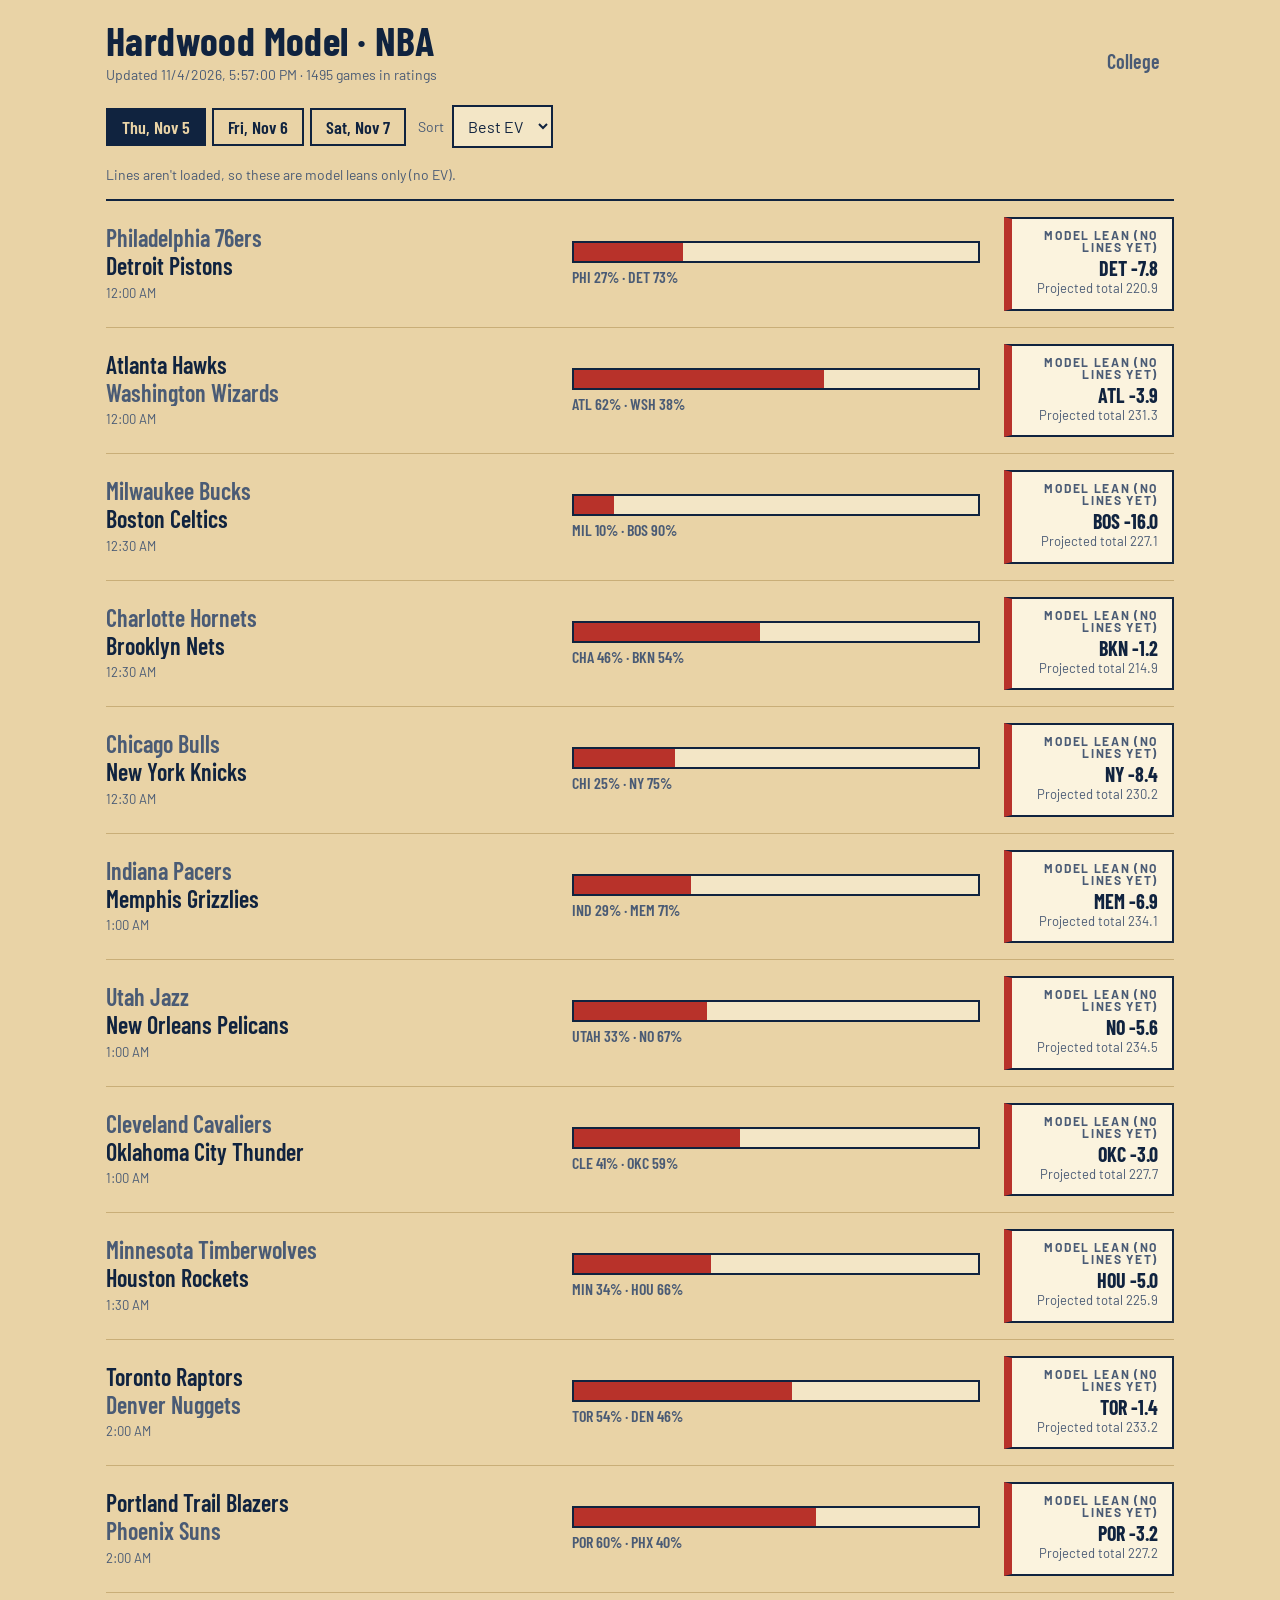
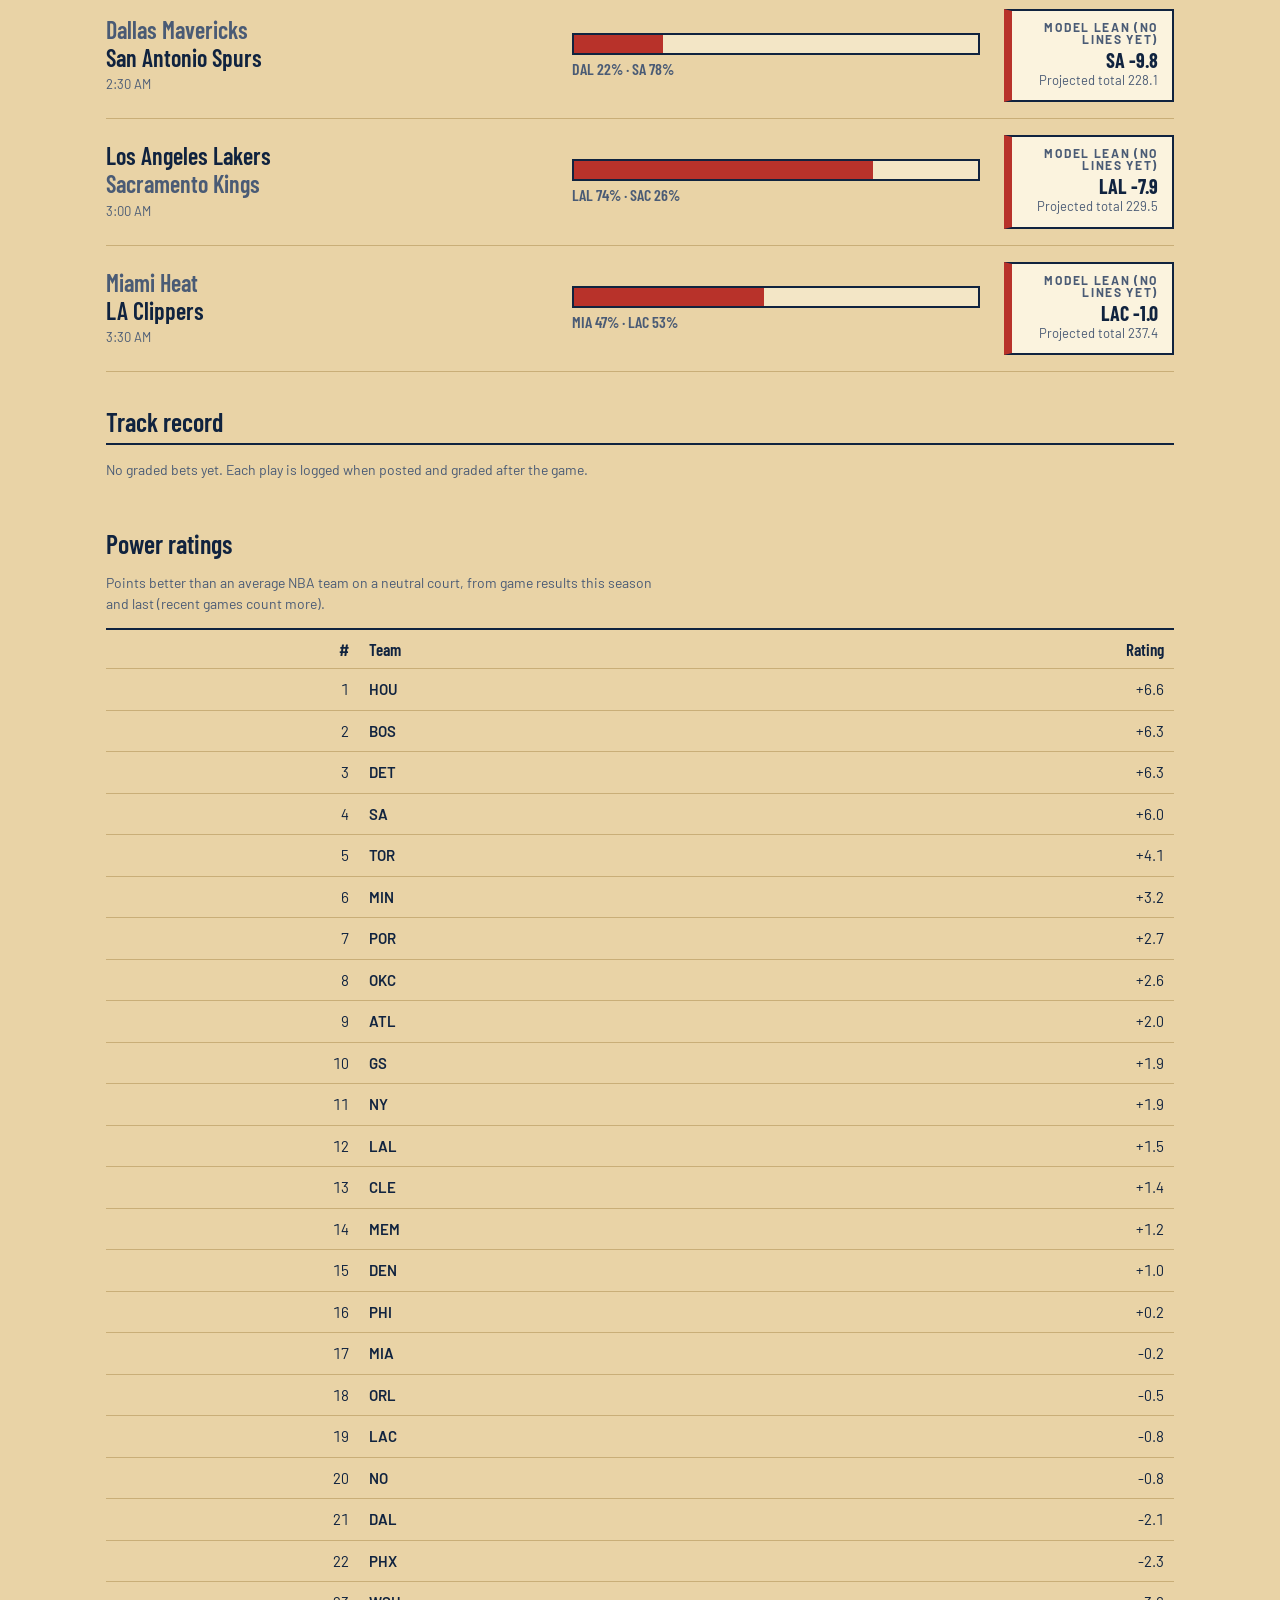
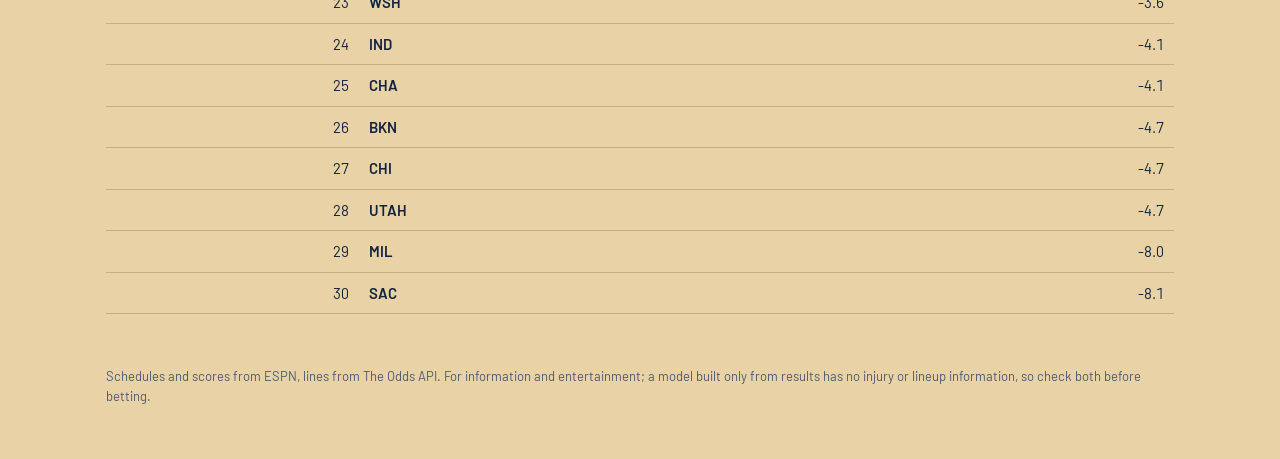
==== docs/nba.html @ cca5694f "Add NBA picks: results-based ratings, EV vs lines, nba.html Co-Authored-By: Claude Sonnet 5.5 <norep" ====
<!doctype html>
<html lang="en">
<head>
<meta charset="utf-8">
<meta name="viewport" content="width=device-width, initial-scale=1">
<title>Hardwood Model – NBA picks</title>
<link rel="preconnect" href="https://fonts.googleapis.com">
<link rel="preconnect" href="https://fonts.gstatic.com" crossorigin>
<link href="https://fonts.googleapis.com/css2?family=Barlow+Condensed:wght@500;600;700&family=Barlow:wght@400;500;600&display=swap" rel="stylesheet">
<link rel="stylesheet" href="style.css">
</head>
<body>
<header class="top">
  <div class="brand"><h1>Hardwood Model · NBA</h1><p id="updated" class="sub">Loading…</p></div>
  <nav aria-label="Sections"><a href="index.html" class="navlink">College</a></nav>
</header>
<main>
  <section class="panel">
    <div class="bar">
      <div id="days" class="chips" role="group" aria-label="Day"></div>
      <label class="sel"><span>Sort</span><select id="gsort"><option value="ev">Best EV</option><option value="time">Tip time</option></select></label>
    </div>
    <p class="legend" id="legend"></p>
    <ol id="games" class="games"></ol>
    <p id="gempty" class="empty" hidden>No games on this day.</p>
    <h2>Track record</h2>
    <div id="roi" class="stats"></div>
    <h2>Power ratings</h2>
    <p class="note">Points better than an average NBA team on a neutral court, from game results this season and last (recent games count more).</p>
    <div class="tablewrap"><table id="rt"><thead><tr><th class="num">#</th><th>Team</th><th class="num">Rating</th></tr></thead><tbody></tbody></table></div>
  </section>
</main>
<footer><p>Schedules and scores from ESPN, lines from The Odds API. For information and entertainment; a model built only from results has no injury or lineup information, so check both before betting.</p></footer>
<script>
const S = {};
const cdf = z => { const t = 1 / (1 + .2316419 * Math.abs(z)), d = .3989423 * Math.exp(-z * z / 2);
  const p = d * t * (.3193815 + t * (-.3565638 + t * (1.781478 + t * (-1.821256 + t * 1.330274)))); return z > 0 ? 1 - p : p; };
const price = n => (n > 0 ? "+" : "") + n, pct = x => (x >= 0 ? "+" : "") + (x * 100).toFixed(1) + "%";
const dayKey = iso => { const d = new Date(iso); return `${d.getFullYear()}-${String(d.getMonth() + 1).padStart(2, "0")}-${String(d.getDate()).padStart(2, "0")}`; };
const dayLabel = k => { const [y, m, d] = k.split("-").map(Number); return new Date(y, m - 1, d).toLocaleDateString(undefined, { weekday: "short", month: "short", day: "numeric" }); };
const esc = s => String(s).replace(/[&<>"]/g, c => ({ "&": "&amp;", "<": "&lt;", ">": "&gt;", '"': "&quot;" }[c]));
function card(g) {
  const m = g.market, fav = g.pred_margin >= 0 ? g.home : g.away, fm = Math.abs(g.pred_margin).toFixed(1);
  if (m && m.best && m.best.ev > 0) {
    const b = m.best, e = b.ev >= .10 ? "e3" : b.ev >= .05 ? "e2" : "e1";
    const also = m.bets.filter(x => x.ev > 0 && x.label !== b.label).map(x => `${esc(x.label)} (${pct(x.ev)})`).join(" · ");
    return `<div class="pick bet ${e}"><div class="tag">Take</div><div class="favname">${esc(b.label)}</div>
      <div class="spread">${pct(b.ev)} EV</div><div class="tier">${price(b.price)} at ${esc(b.book)} · ${(b.p * 100).toFixed(0)}% to hit</div>
      <div class="tot">Model ${fav} by ${fm} · market ${m.market_margin >= 0 ? g.home : g.away} by ${Math.abs(m.market_margin ?? 0).toFixed(1)}, total ${m.market_total ?? "-"}</div>
      ${b.ev >= .10 ? '<div class="tot"><span class="chk">CHECK</span> Big gap to the market: check injuries and the book\'s line first.</div>' : ""}
      ${also ? `<div class="tot">Also: ${also}</div>` : ""}</div>`;
  }
  if (m) return `<div class="pick t0"><div class="tag">No edge vs market</div><div class="favname">Pass</div>
      <div class="tot">Model ${fav} by ${fm} · market ${m.market_margin >= 0 ? g.home : g.away} by ${Math.abs(m.market_margin ?? 0).toFixed(1)}</div></div>`;
  return `<div class="pick t1"><div class="tag">Model lean (no lines yet)</div><div class="favname">${fav} -${fm}</div>
      <div class="tot">Projected total ${g.pred_total}</div></div>`;
}
function render() {
  const day = S.day, list = S.d.games.filter(g => dayKey(g.start) === day);
  const ev = g => g.market && g.market.best ? g.market.best.ev : -9;
  list.sort(S.sort === "ev" ? (a, b) => ev(b) - ev(a) || a.start.localeCompare(b.start) : (a, b) => a.start.localeCompare(b.start));
  document.getElementById("gempty").hidden = list.length > 0;
  document.getElementById("games").innerHTML = list.map(g => {
    const pw = cdf(g.pred_margin / S.d.sigma), t = new Date(g.start).toLocaleTimeString(undefined, { hour: "numeric", minute: "2-digit" });
    return `<li class="game"><div class="teams"><div class="tm ${g.pred_margin < 0 ? "fav" : ""}"><span>${esc(g.away_name)}</span></div>
      <div class="tm ${g.pred_margin >= 0 ? "fav" : ""}"><span>${esc(g.home_name)}</span></div><div class="when">${t}</div></div>
      <div class="probwrap"><div class="prob"><i style="width:${((1 - pw) * 100).toFixed(0)}%"></i></div>
      <div class="probcap">${esc(g.away)} ${((1 - pw) * 100).toFixed(0)}% · ${esc(g.home)} ${(pw * 100).toFixed(0)}%</div></div>${card(g)}</li>`;
  }).join("");
}
async function load() {
  try {
    const r = await fetch(`data/nba.json?v=${Date.now()}`); if (!r.ok) throw 0; S.d = await r.json();
  } catch (e) { document.getElementById("updated").textContent = "NBA data isn't published yet."; return; }
  const d = S.d, has = d.games.some(g => g.market);
  document.getElementById("updated").textContent = `Updated ${new Date(d.updated).toLocaleString()} · ${d.n_games} games in ratings`;
  document.getElementById("legend").innerHTML = has
    ? `<b>Take</b> is the bet with the best expected value (EV) per $1 after comparing every sportsbook. The model is blended ${Math.round(d.weight * 100)}% model / ${Math.round((1 - d.weight) * 100)}% market because results-only ratings are weaker than the betting market, so treat a big EV as a reason to double-check, not a lock.`
    : `Lines aren't loaded, so these are model leans only (no EV).`;
  const keys = [...new Set(d.games.map(g => dayKey(g.start)))].sort(), today = dayKey(new Date().toISOString());
  S.day = keys.includes(today) ? today : keys[0]; S.sort = "ev";
  const box = document.getElementById("days");
  const rd = () => { box.innerHTML = ""; keys.forEach(k => { const b = document.createElement("button"); b.textContent = dayLabel(k);
    b.setAttribute("aria-pressed", k === S.day); b.onclick = () => { S.day = k; rd(); render(); }; box.appendChild(b); }); };
  rd(); render();
  document.getElementById("gsort").onchange = e => { S.sort = e.target.value; render(); };
  const b = d.bets || { n: 0 };
  document.getElementById("roi").innerHTML = b.n ? `<div><b>${b.n}</b><span>graded bets</span></div><div><b>${b.units >= 0 ? "+" : ""}${b.units}u</b><span>profit (1u per bet)</span></div>
    <div><b>${pct(b.roi)}</b><span>ROI</span></div><div><b>${(b.win_rate * 100).toFixed(0)}%</b><span>won</span></div><div><b>${pct(b.avg_ev_claimed)}</b><span>average EV claimed</span></div>`
    : `<p class="note">No graded bets yet. Each play is logged when posted and graded after the game.</p>`;
  document.querySelector("#rt tbody").innerHTML = d.ratings.map((t, i) => `<tr><td class="num">${i + 1}</td><td class="team">${esc(t.team)}</td><td class="num">${t.rating >= 0 ? "+" : ""}${t.rating.toFixed(1)}</td></tr>`).join("");
}
load();
</script>
</body>
</html>
---- docs/style.css ----
:root{
  --floor:#e9d3a6; --floor-2:#f3e6c6; --ink:#10233f; --ink-soft:#4a5b75; --paint:#b8322a; --paint-ink:#fff;
  --line:#c9ae78; --card:#fbf3de; --good:#1f6f4a;
  --num:"Barlow Condensed","Arial Narrow",sans-serif; --txt:"Barlow",system-ui,sans-serif;
}
@media (prefers-color-scheme:dark){
  :root:not([data-theme=light]){--floor:#14202f;--floor-2:#1b2b40;--ink:#f1e6cc;--ink-soft:#a7b2c4;--paint:#e0574c;--line:#34486a;--card:#1b2b40;--good:#58c08e}
}
*{box-sizing:border-box}
body{margin:0;background:var(--floor);color:var(--ink);font:400 16px/1.5 var(--txt)}
a{color:inherit}
.top{display:flex;flex-wrap:wrap;gap:12px 32px;align-items:flex-end;justify-content:space-between;padding:20px 16px 0;max-width:1100px;margin:0 auto}
h1{font:700 40px/1 var(--num);letter-spacing:.01em;margin:0}
h2{font:600 26px/1.1 var(--num);margin:36px 0 6px}
.sub{margin:4px 0 0;color:var(--ink-soft);font-size:14px}
nav{display:flex;gap:4px;flex-wrap:wrap}
nav button{font:600 20px/1 var(--num);background:none;border:0;color:var(--ink-soft);padding:10px 14px;cursor:pointer;border-bottom:4px solid transparent}
nav button[aria-selected=true]{color:var(--ink);border-bottom-color:var(--paint)}
button:focus-visible,input:focus-visible,select:focus-visible,th:focus-visible{outline:3px solid var(--paint);outline-offset:2px}
main,footer{max-width:1100px;margin:0 auto;padding:0 16px}
.panel{padding:20px 0 40px}
.warn{max-width:1100px;margin:12px auto 0;padding:10px 16px;background:var(--paint);color:var(--paint-ink);font-size:14px}
.bar{display:flex;flex-wrap:wrap;gap:12px;align-items:center;margin-bottom:16px}
.chips{display:flex;gap:6px;flex-wrap:wrap}
.chips button{font:600 18px/1 var(--num);padding:8px 14px;border:2px solid var(--ink);background:none;color:var(--ink);cursor:pointer}
.chips button[aria-pressed=true]{background:var(--ink);color:var(--floor)}
input,select{font:400 16px var(--txt);padding:9px 10px;border:2px solid var(--ink);background:var(--floor-2);color:var(--ink);border-radius:0;min-width:0}
input[type=search]{flex:1 1 200px;max-width:320px}
.sel{display:flex;gap:8px;align-items:center;font-size:14px;color:var(--ink-soft)}
.games{list-style:none;margin:0;padding:0;border-top:2px solid var(--ink)}
.game{display:grid;grid-template-columns:minmax(0,1.3fr) minmax(0,1.2fr) 170px;gap:8px 24px;align-items:center;padding:16px 0;border-bottom:1px solid var(--line)}
.teams{min-width:0}
.tm{display:flex;justify-content:space-between;gap:12px;font:600 24px/1.15 var(--num)}
.tm span:first-child{overflow:hidden;text-overflow:ellipsis;white-space:nowrap}
.tm .rk{font:500 14px var(--txt);color:var(--ink-soft);align-self:center}
.tm.fav span:first-child{color:var(--ink)}
.tm:not(.fav){color:var(--ink-soft)}
.when{font-size:13px;color:var(--ink-soft);margin-top:4px}
.prob{height:22px;background:var(--floor-2);border:2px solid var(--ink)}
.prob i{display:block;height:100%;background:var(--paint)}
.probcap{font:600 16px var(--num);margin-top:4px;color:var(--ink-soft)}
.tm em{font:500 13px var(--txt);font-style:normal;color:var(--ink-soft);margin-left:6px}
.pick{text-align:right;padding:10px 14px;border:2px solid var(--ink);border-left:8px solid var(--paint);background:var(--card)}
.pick .tag{font:700 12px/1 var(--txt);letter-spacing:.14em;text-transform:uppercase;color:var(--ink-soft)}
.pick .favname{font:700 20px/1.1 var(--num);color:var(--ink);margin-top:4px}
.pick .spread{font:700 38px/1 var(--num);color:var(--paint)}
.pick .tier{font:700 15px/1.2 var(--num);letter-spacing:.04em;text-transform:uppercase;margin-top:4px}
.pick.t3,.pick.t2{border-left-color:var(--good)}.pick.t3 .tier,.pick.t2 .tier{color:var(--good)}
.pick.t1 .tier{color:var(--paint)}
.pick.t0{border-left-color:var(--line);border-style:dashed}.pick.t0 .tier,.pick.t0 .spread{color:var(--ink-soft)}
.pick.bet{background:var(--ink);color:var(--floor);border-color:var(--ink)}
.pick.bet .tag,.pick.bet .tot,.pick.bet .tier{color:var(--floor);opacity:.85}
.pick.bet .favname{color:var(--floor)}.pick.bet .spread{color:var(--floor)}
.pick.bet.e3{border-left-color:var(--good)}.pick.bet.e2{border-left-color:var(--paint)}
.pick.bet.e1{border-left-color:var(--line)}
.pick .tot{font-size:13px;color:var(--ink-soft)}
.chk{display:inline-block;font:700 11px/1 var(--txt);letter-spacing:.1em;background:var(--paint);color:var(--paint-ink);padding:3px 6px;margin-left:8px;vertical-align:middle}
.legend{font-size:14px;color:var(--ink-soft);max-width:80ch;margin:0 0 14px}
.final{font:600 15px var(--num);color:var(--good)}
.tablewrap{overflow-x:auto;border-top:2px solid var(--ink)}
table{border-collapse:collapse;width:100%;font-size:15px}
th,td{padding:9px 10px;text-align:left;border-bottom:1px solid var(--line);white-space:nowrap}
th{font:600 17px var(--num);cursor:pointer;user-select:none}
#btable th{cursor:default}
.num{text-align:right;font-variant-numeric:tabular-nums}
td.team{font-weight:600}
tr:hover td{background:var(--floor-2)}
.pos{color:var(--good)} .neg{color:var(--paint)}
.note,.empty{color:var(--ink-soft);font-size:14px;max-width:70ch}
.mform{display:grid;grid-template-columns:1fr 1fr auto;gap:12px;align-items:end}
.mform label{display:flex;flex-direction:column;gap:4px;font-size:14px;color:var(--ink-soft)}
.mout{margin-top:24px}
.big{display:grid;grid-template-columns:1fr auto 1fr;gap:16px;align-items:center;padding:20px 0;border-top:2px solid var(--ink);border-bottom:1px solid var(--line)}
.big .side{font:700 clamp(28px,6vw,56px)/1 var(--num)}
.big .side small{display:block;font:500 15px var(--txt);color:var(--ink-soft);margin-top:6px}
.big .side.r{text-align:right}
.big .mid{text-align:center;font:700 clamp(30px,6vw,52px)/1 var(--num);color:var(--paint)}
.big .mid small{display:block;font:500 14px var(--txt);color:var(--ink-soft)}
.facts{display:grid;grid-template-columns:repeat(auto-fit,minmax(170px,1fr));gap:0;margin-top:0}
.facts div{padding:14px 0;border-bottom:1px solid var(--line)}
.facts b{display:block;font:600 28px/1.1 var(--num)}
.facts span{font-size:13px;color:var(--ink-soft)}
.stats{display:grid;grid-template-columns:repeat(auto-fit,minmax(150px,1fr));border-top:2px solid var(--ink)}
.stats div{padding:14px 12px 14px 0;border-bottom:1px solid var(--line)}
.stats b{display:block;font:700 34px/1.1 var(--num)}
.stats span{font-size:13px;color:var(--ink-soft)}
.cal{max-width:460px}
.weights{display:grid;grid-template-columns:repeat(auto-fit,minmax(260px,1fr));gap:24px;font-size:15px}
.weights dl{margin:0}.weights dt{font-weight:600;float:left;clear:left;width:60%}.weights dd{margin:0 0 4px;text-align:right}
footer{padding-bottom:40px;color:var(--ink-soft);font-size:13px}
@media (max-width:760px){
  .game{grid-template-columns:1fr;grid-template-areas:"t" "b" "p";align-items:stretch}
  .teams{grid-area:t}.pick{grid-area:p;text-align:left}.probwrap{grid-area:b}
  .tm span:first-child{white-space:normal}
  .mform{grid-template-columns:1fr}
  h1{font-size:34px}
}
@media (prefers-reduced-motion:no-preference){.prob i{transition:width .5s ease}}
.navlink{font:600 20px/1 var(--num);color:var(--ink-soft);padding:10px 14px;text-decoration:none;border-bottom:4px solid transparent;display:inline-block}
.navlink:hover{color:var(--ink);border-bottom-color:var(--paint)}
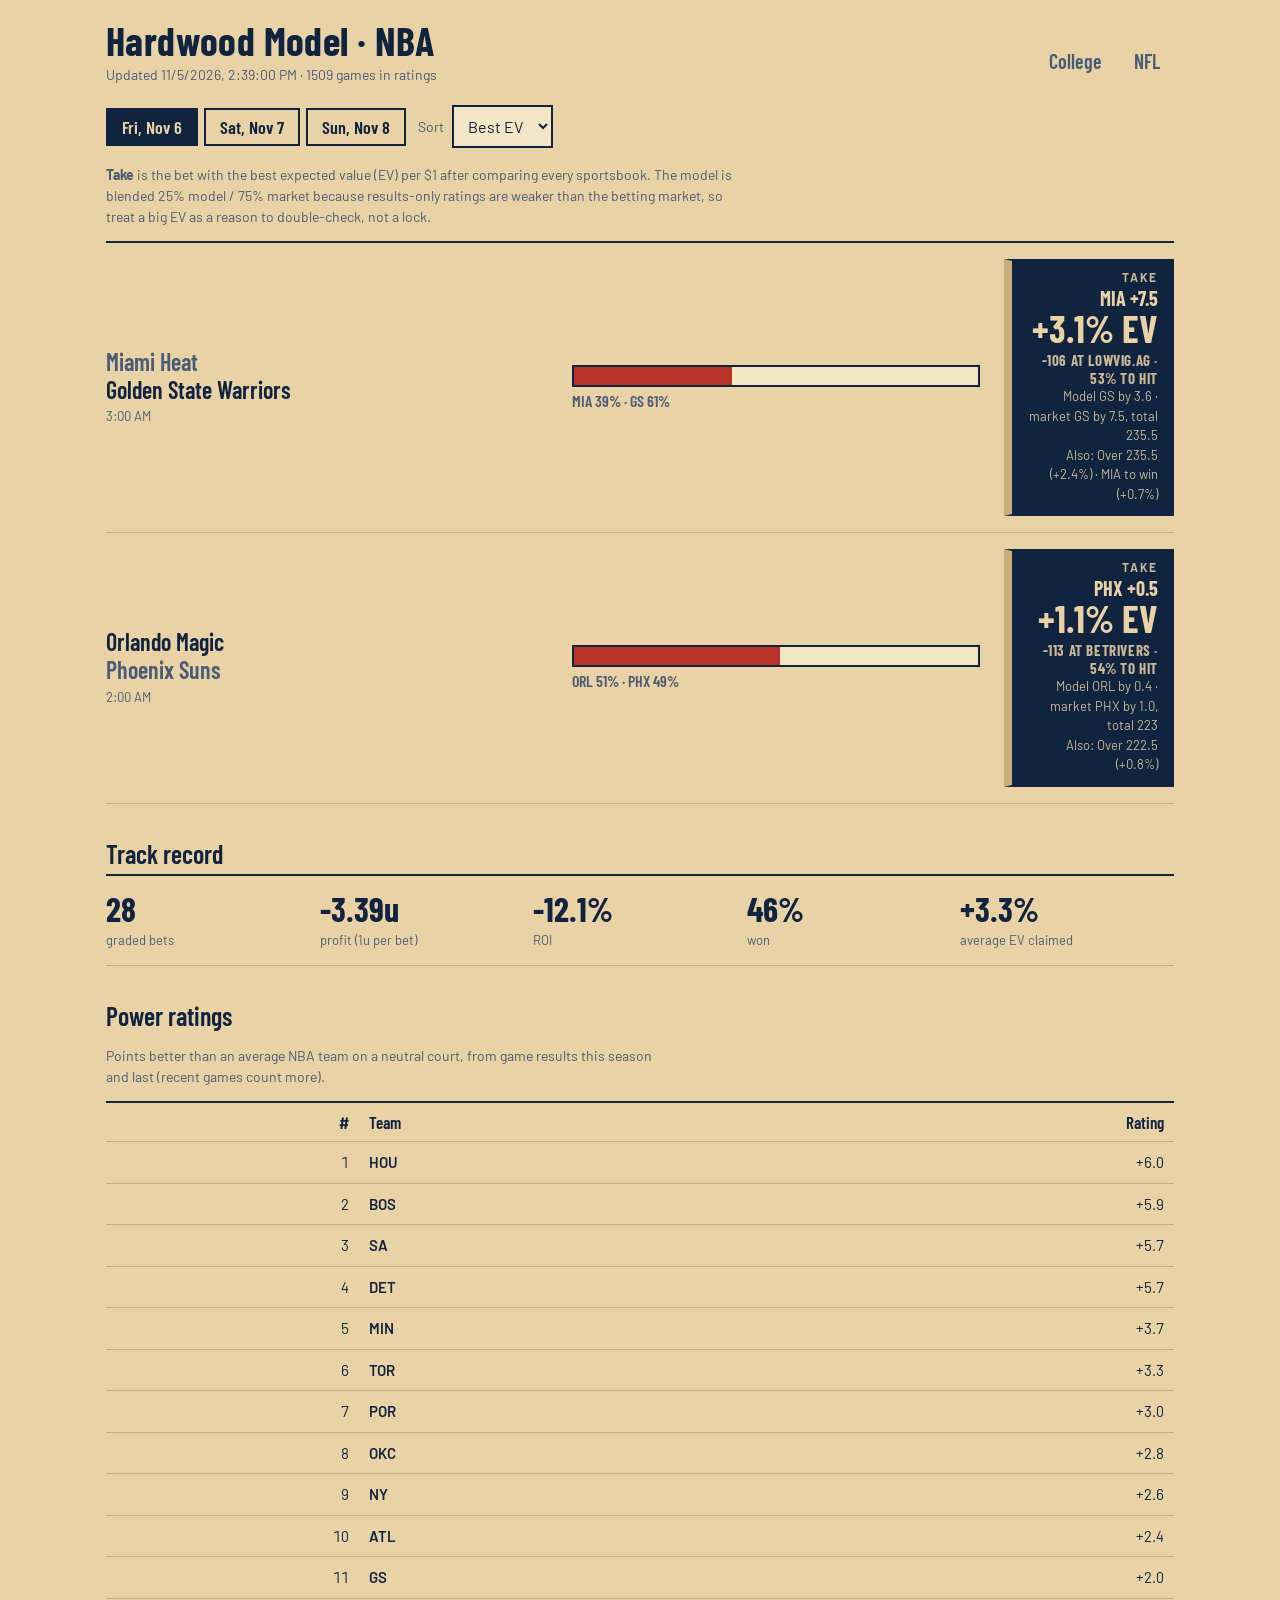
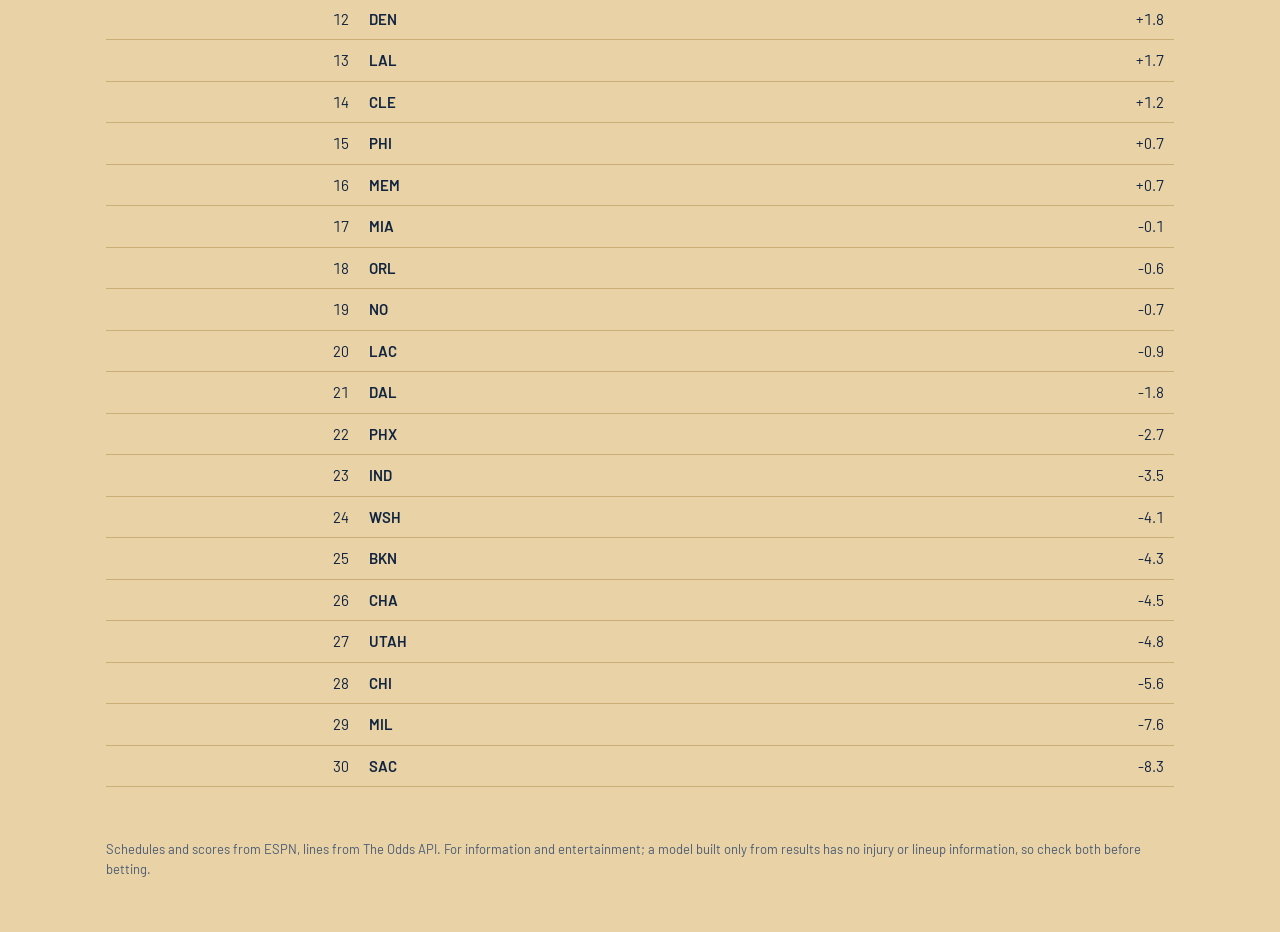
==== commit bd648317: "Add NFL page: ratings, backtest vs closing lines, EV; Thursday/Saturday workflow Co-Authored-By: Cla" ====
--- a/docs/nba.html
+++ b/docs/nba.html
@@ -12,7 +12,7 @@
 <body>
 <header class="top">
   <div class="brand"><h1>Hardwood Model · NBA</h1><p id="updated" class="sub">Loading…</p></div>
-  <nav aria-label="Sections"><a href="index.html" class="navlink">College</a></nav>
+  <nav aria-label="Sections"><a href="index.html" class="navlink">College</a><a href="nfl.html" class="navlink">NFL</a></nav>
 </header>
 <main>
   <section class="panel">
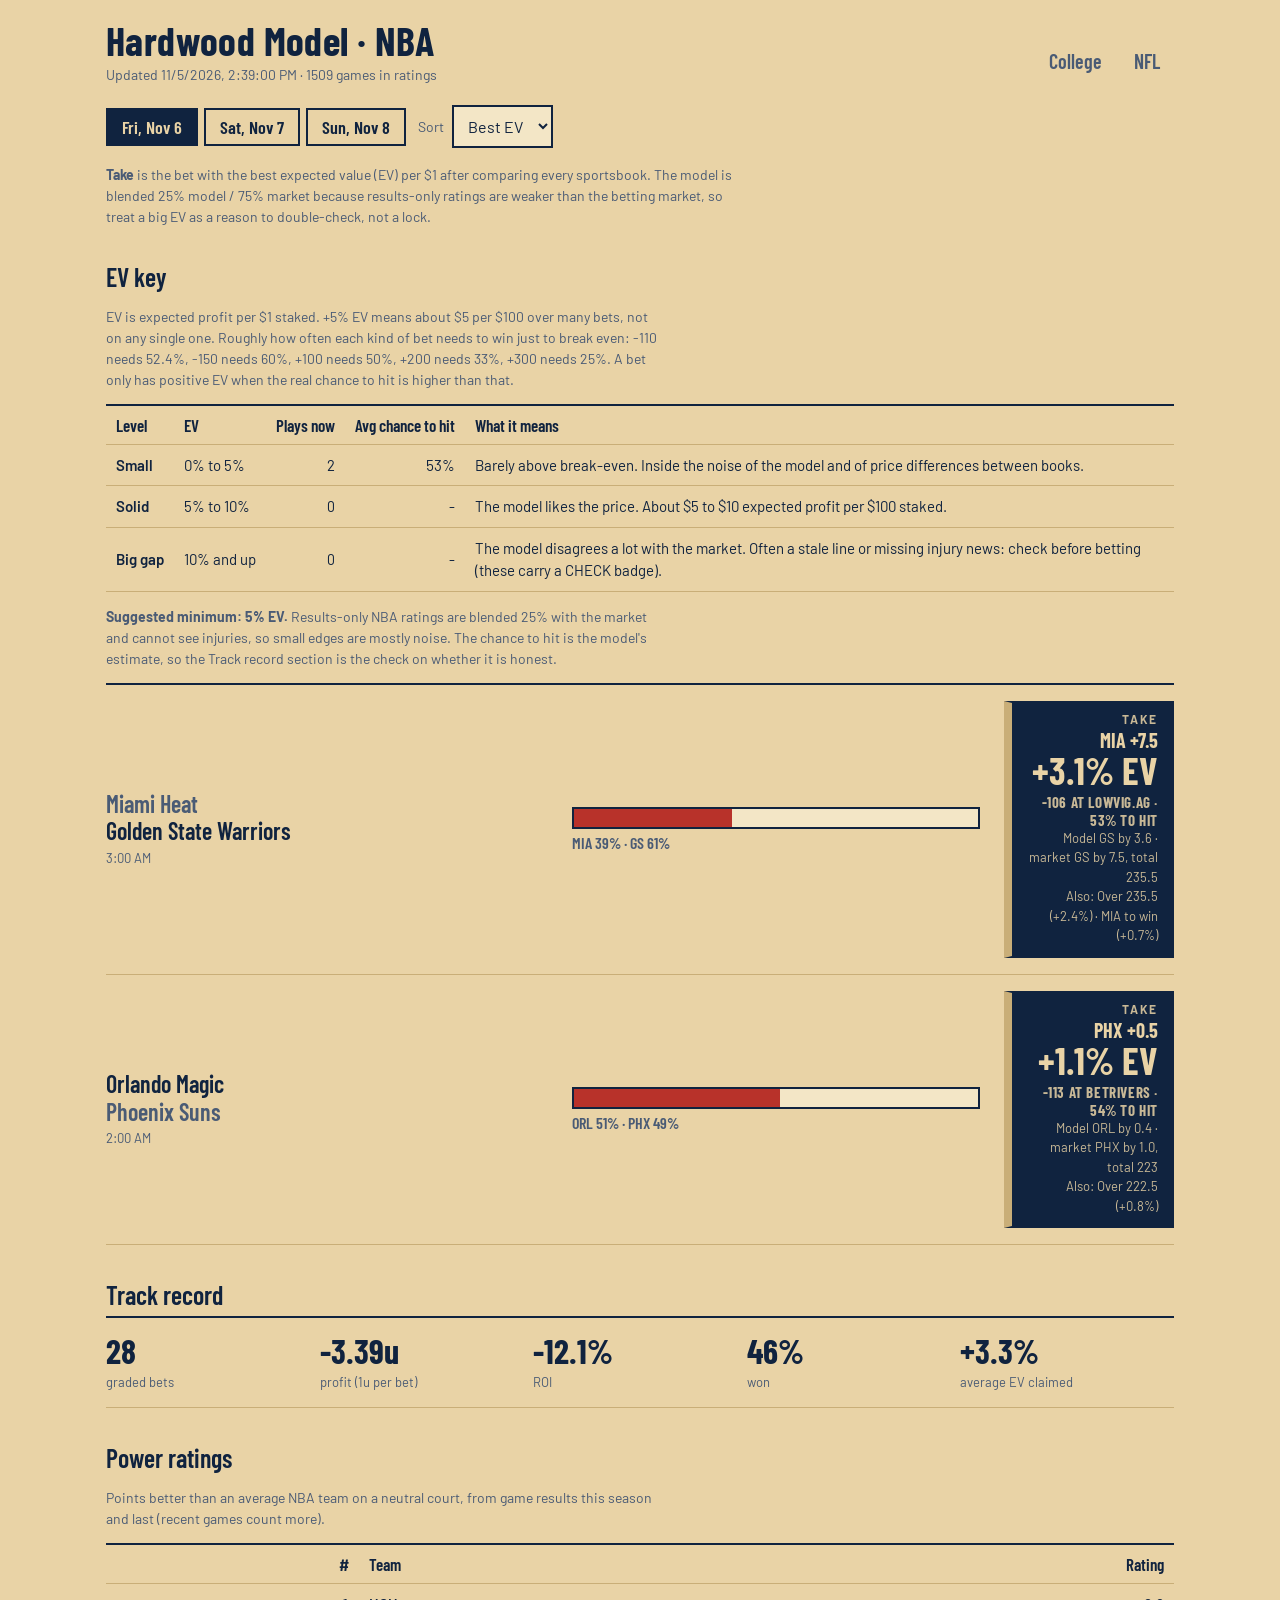
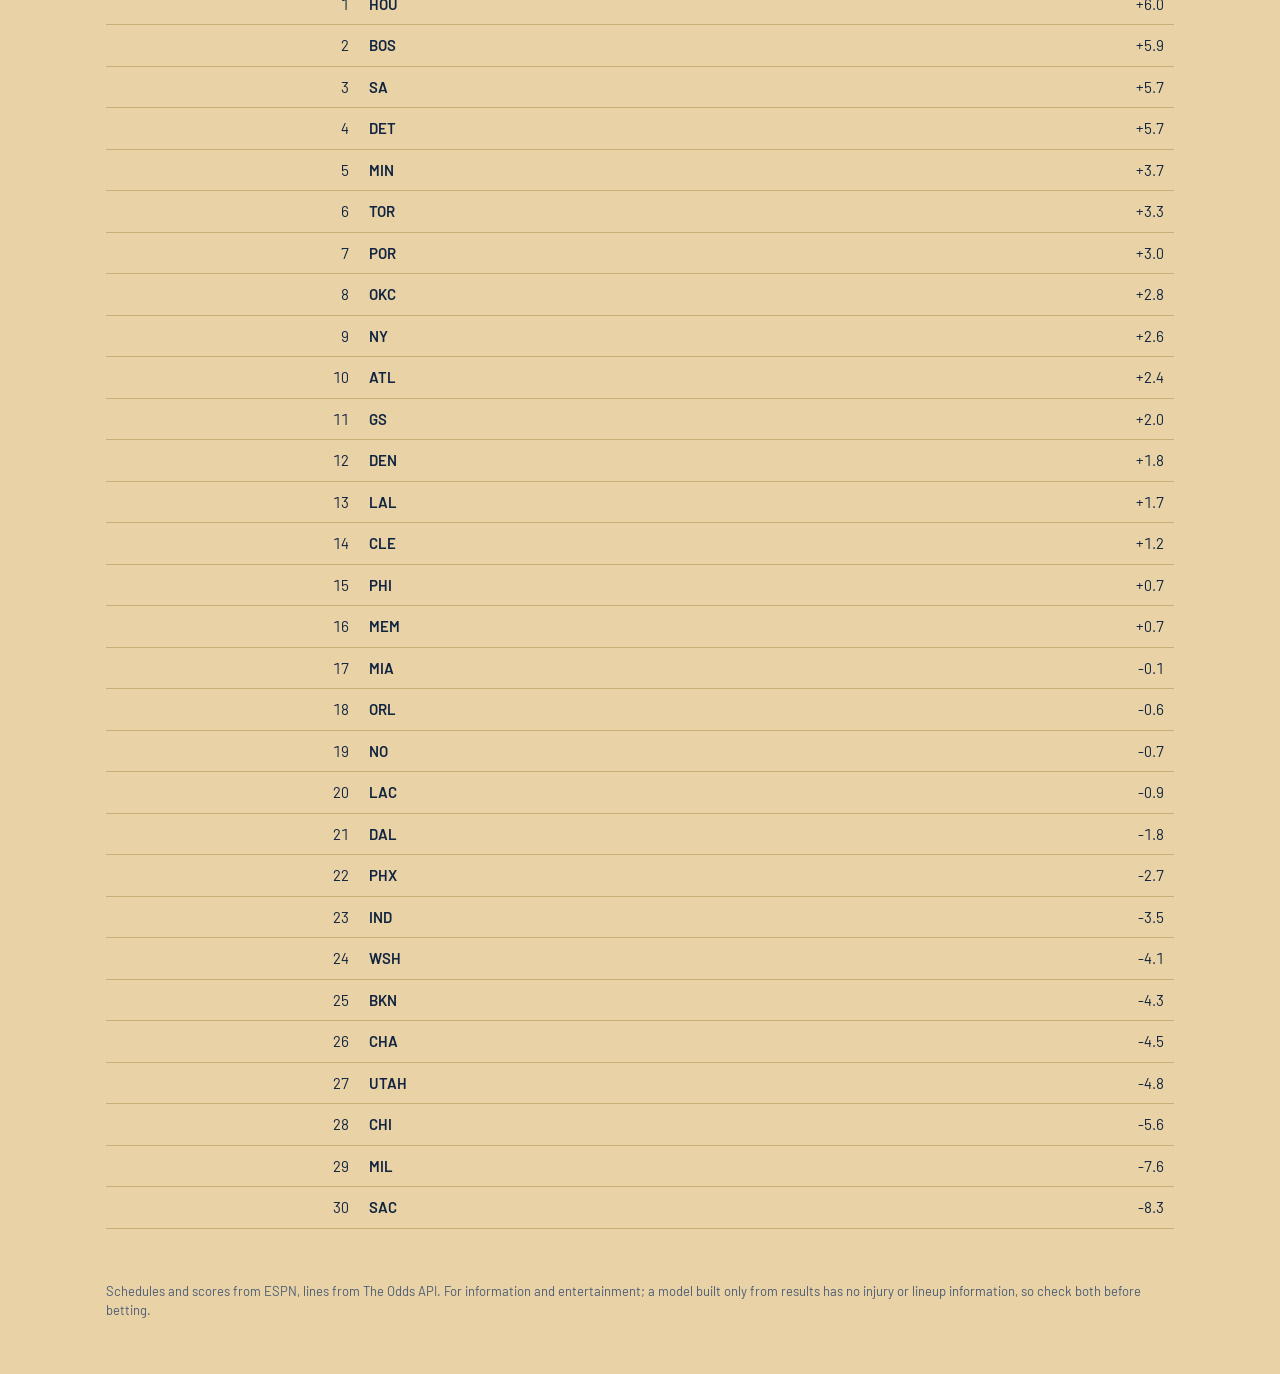
==== commit a8036cbe: "Add EV key to the college, NBA and NFL tabs Co-Authored-By: Claude Sonnet 5.5 <noreply@anthropic.com" ====
--- a/docs/nba.html
+++ b/docs/nba.html
@@ -21,6 +21,7 @@
       <label class="sel"><span>Sort</span><select id="gsort"><option value="ev">Best EV</option><option value="time">Tip time</option></select></label>
     </div>
     <p class="legend" id="legend"></p>
+    <div id="evkey"></div>
     <ol id="games" class="games"></ol>
     <p id="gempty" class="empty" hidden>No games on this day.</p>
     <h2>Track record</h2>
@@ -31,6 +32,7 @@
   </section>
 </main>
 <footer><p>Schedules and scores from ESPN, lines from The Odds API. For information and entertainment; a model built only from results has no injury or lineup information, so check both before betting.</p></footer>
+<script src="evkey.js"></script>
 <script>
 const S = {};
 const cdf = z => { const t = 1 / (1 + .2316419 * Math.abs(z)), d = .3989423 * Math.exp(-z * z / 2);
@@ -83,6 +85,7 @@
   const rd = () => { box.innerHTML = ""; keys.forEach(k => { const b = document.createElement("button"); b.textContent = dayLabel(k);
     b.setAttribute("aria-pressed", k === S.day); b.onclick = () => { S.day = k; rd(); render(); }; box.appendChild(b); }); };
   rd(); render();
+  if (has) evKey(document.getElementById("evkey"), d.games, { min: "5% EV", why: "Results-only NBA ratings are blended 25% with the market and cannot see injuries, so small edges are mostly noise." });
   document.getElementById("gsort").onchange = e => { S.sort = e.target.value; render(); };
   const b = d.bets || { n: 0 };
   document.getElementById("roi").innerHTML = b.n ? `<div><b>${b.n}</b><span>graded bets</span></div><div><b>${b.units >= 0 ? "+" : ""}${b.units}u</b><span>profit (1u per bet)</span></div>
